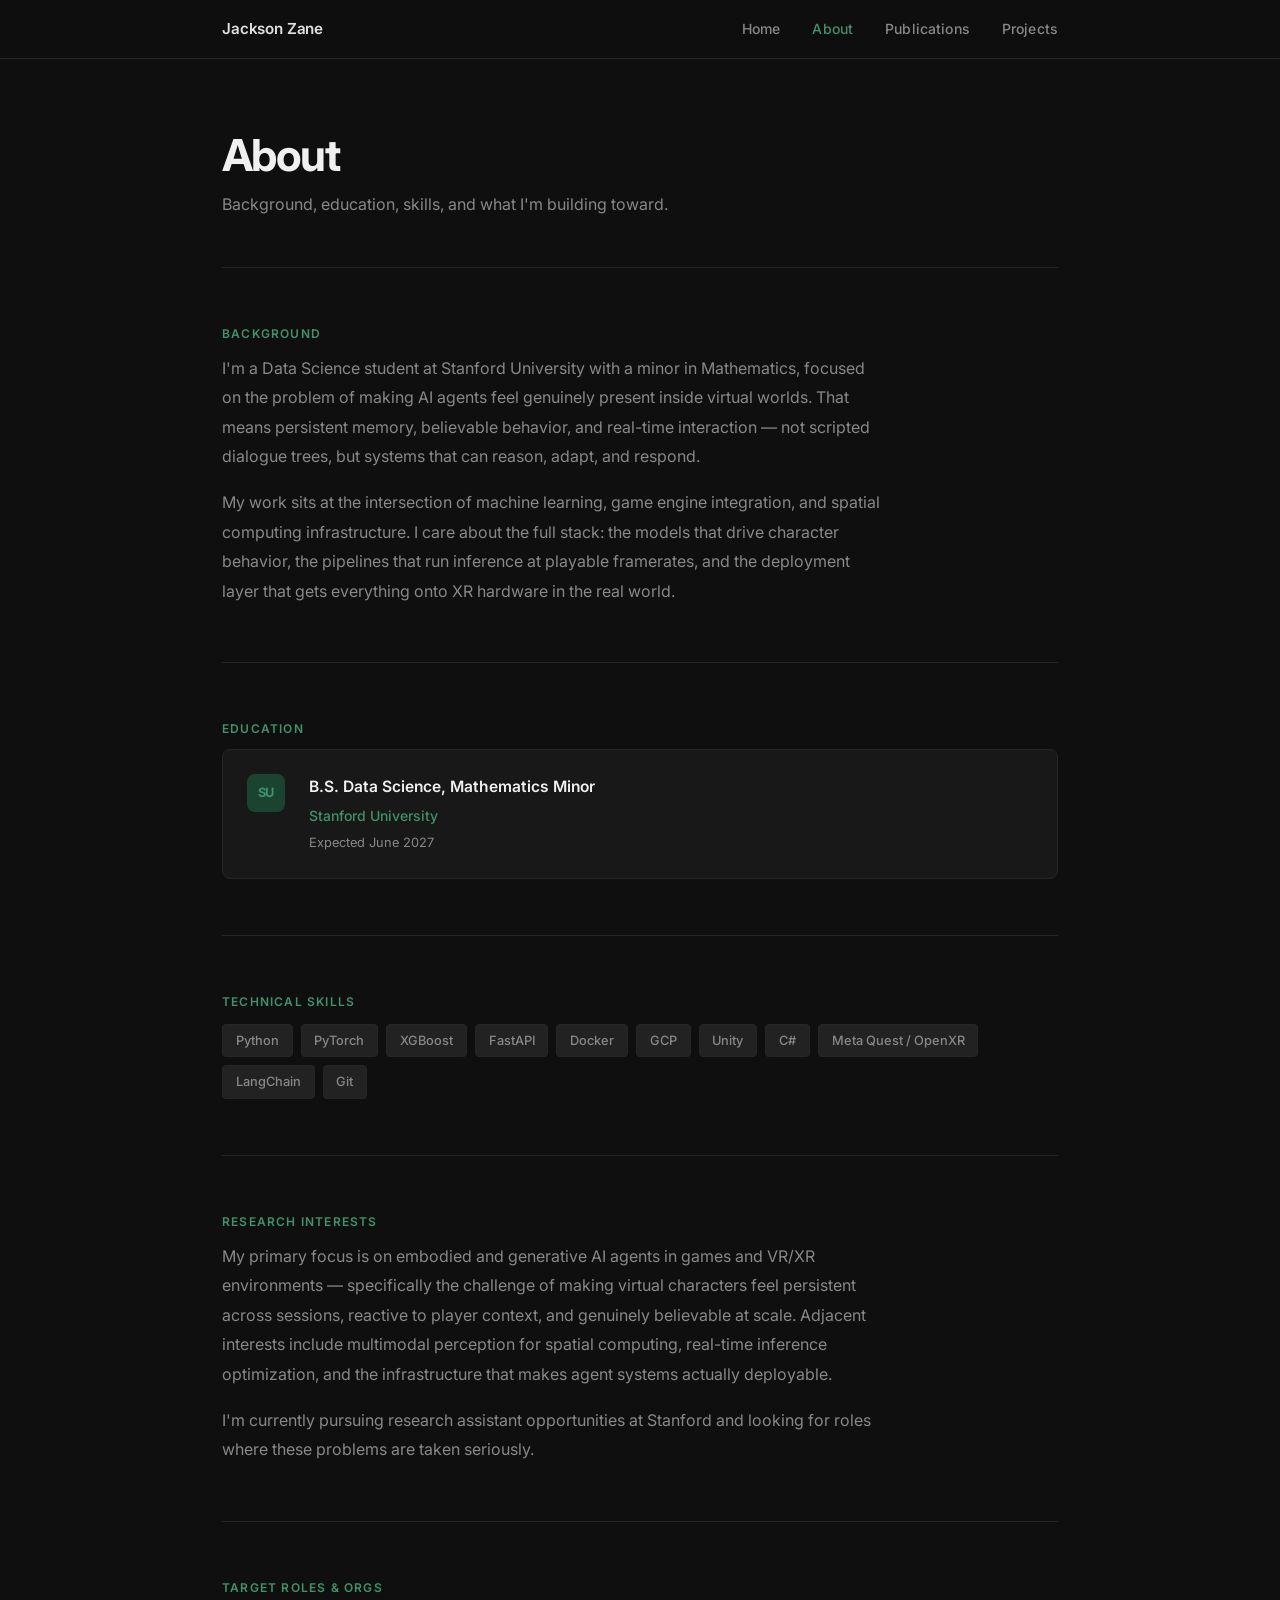
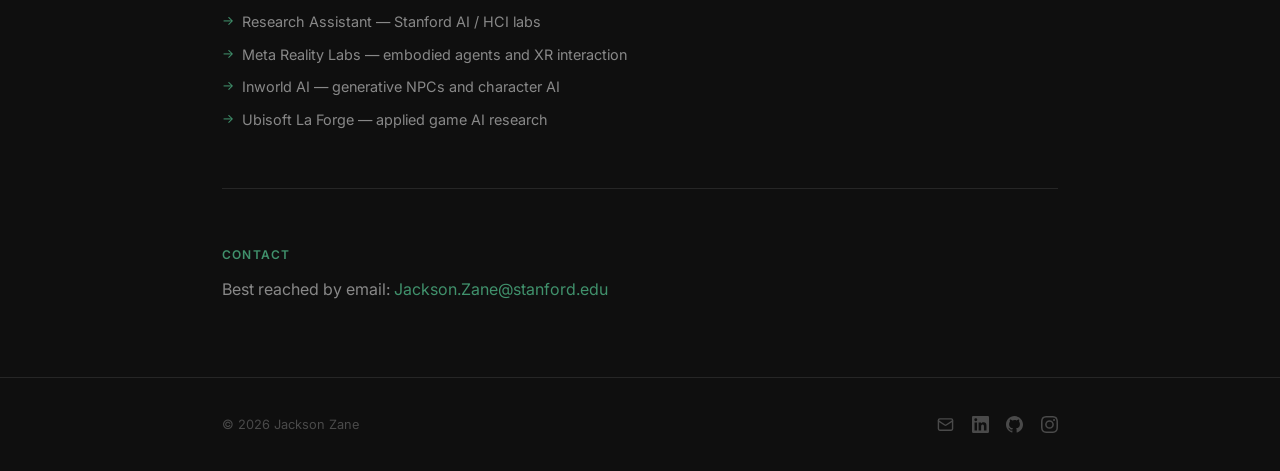
==== about.html @ 57ee31ed "site redesign" ====
<!DOCTYPE html>
<html lang="en">
<head>
  <meta charset="UTF-8">
  <meta name="viewport" content="width=device-width, initial-scale=1.0">
  <title>About — Jackson Zane</title>
  <link rel="stylesheet" href="style.css">
</head>
<body>

  <!-- ── Navigation ── -->
  <nav class="nav">
    <div class="nav-inner">
      <a href="index.html" class="nav-logo">Jackson Zane</a>
      <ul class="nav-links">
        <li><a href="index.html">Home</a></li>
        <li><a href="about.html" class="active">About</a></li>
        <li><a href="publications.html">Publications</a></li>
        <li><a href="projects.html">Projects</a></li>
      </ul>
    </div>
  </nav>

  <!-- ── Main content ── -->
  <main class="main">

    <!-- Page header -->
    <div class="page-header">
      <h1>About</h1>
      <p>Background, education, skills, and what I'm building toward.</p>
    </div>

    <!-- Background -->
    <section class="about-section">
      <p class="section-label">Background</p>
      <p class="about-body">
        I'm a Data Science student at Stanford University with a minor in Mathematics,
        focused on the problem of making AI agents feel genuinely present inside virtual worlds.
        That means persistent memory, believable behavior, and real-time interaction — not
        scripted dialogue trees, but systems that can reason, adapt, and respond.
      </p>
      <p class="about-body" style="margin-top: 1rem;">
        My work sits at the intersection of machine learning, game engine integration,
        and spatial computing infrastructure. I care about the full stack: the models that
        drive character behavior, the pipelines that run inference at playable framerates,
        and the deployment layer that gets everything onto XR hardware in the real world.
      </p>
    </section>

    <!-- Education -->
    <section class="about-section">
      <p class="section-label">Education</p>
      <div class="edu-entry">
        <div class="edu-badge">SU</div>
        <div class="edu-details">
          <h3>B.S. Data Science, Mathematics Minor</h3>
          <p class="edu-school">Stanford University</p>
          <p class="edu-meta">Expected June 2027</p>
        </div>
      </div>
    </section>

    <!-- Technical skills -->
    <section class="about-section">
      <p class="section-label">Technical Skills</p>
      <div class="skill-grid" style="margin-top: 0.75rem;">
        <span class="skill-tag">Python</span>
        <span class="skill-tag">PyTorch</span>
        <span class="skill-tag">XGBoost</span>
        <span class="skill-tag">FastAPI</span>
        <span class="skill-tag">Docker</span>
        <span class="skill-tag">GCP</span>
        <span class="skill-tag">Unity</span>
        <span class="skill-tag">C#</span>
        <span class="skill-tag">Meta Quest / OpenXR</span>
        <span class="skill-tag">LangChain</span>
        <span class="skill-tag">Git</span>
      </div>
    </section>

    <!-- Research interests -->
    <section class="about-section">
      <p class="section-label">Research Interests</p>
      <p class="about-body">
        My primary focus is on embodied and generative AI agents in games and VR/XR environments —
        specifically the challenge of making virtual characters feel persistent across sessions,
        reactive to player context, and genuinely believable at scale. Adjacent interests include
        multimodal perception for spatial computing, real-time inference optimization, and the
        infrastructure that makes agent systems actually deployable.
      </p>
      <p class="about-body" style="margin-top: 1rem;">
        I'm currently pursuing research assistant opportunities at Stanford and looking for
        roles where these problems are taken seriously.
      </p>
    </section>

    <!-- Target roles -->
    <section class="about-section">
      <p class="section-label">Target Roles &amp; Orgs</p>
      <ul class="target-list" style="margin-top: 0.75rem;">
        <li>Research Assistant — Stanford AI / HCI labs</li>
        <li>Meta Reality Labs — embodied agents and XR interaction</li>
        <li>Inworld AI — generative NPCs and character AI</li>
        <li>Ubisoft La Forge — applied game AI research</li>
      </ul>
    </section>

    <!-- Contact -->
    <section class="about-section">
      <p class="section-label">Contact</p>
      <p class="about-body">
        Best reached by email:
        <a href="mailto:Jackson.Zane@stanford.edu">Jackson.Zane@stanford.edu</a>
      </p>
    </section>

  </main>

  <!-- ── Footer ── -->
  <footer class="footer">
    <div class="footer-inner">
      <span class="footer-copy">© 2026 Jackson Zane</span>
      <div class="footer-socials">

        <a href="mailto:Jackson.Zane@stanford.edu" aria-label="Email">
          <svg viewBox="0 0 24 24" fill="none" stroke="currentColor" stroke-width="2"
               stroke-linecap="round" stroke-linejoin="round">
            <rect x="2" y="4" width="20" height="16" rx="2"/>
            <path d="m22 7-8.97 5.7a1.94 1.94 0 0 1-2.06 0L2 7"/>
          </svg>
        </a>

        <a href="https://linkedin.com/in/jackson-zane" target="_blank" rel="noopener" aria-label="LinkedIn">
          <svg viewBox="0 0 24 24" fill="currentColor">
            <path d="M20.447 20.452h-3.554v-5.569c0-1.328-.027-3.037-1.852-3.037-1.853 0-2.136
              1.445-2.136 2.939v5.667H9.351V9h3.414v1.561h.046c.477-.9 1.637-1.85 3.37-1.85
              3.601 0 4.267 2.37 4.267 5.455v6.286zM5.337 7.433a2.062 2.062 0 01-2.063-2.065
              2.064 2.064 0 112.063 2.065zm1.782 13.019H3.555V9h3.564v11.452zM22.225
              0H1.771C.792 0 0 .774 0 1.729v20.542C0 23.227.792 24 1.771
              24h20.451C23.2 24 24 23.227 24 22.271V1.729C24 .774 23.2 0 22.222 0h.003z"/>
          </svg>
        </a>

        <a href="https://github.com/jzane1" target="_blank" rel="noopener" aria-label="GitHub">
          <svg viewBox="0 0 24 24" fill="currentColor">
            <path d="M12 0C5.374 0 0 5.373 0 12c0 5.302 3.438 9.8 8.207 11.387.599.111.793-.261.793-.577v-2.234c-3.338.726-4.033-1.416-4.033-1.416-.546-1.387-1.333-1.756-1.333-1.756-1.089-.745.083-.729.083-.729
              1.205.084 1.839 1.237 1.839 1.237 1.07 1.834 2.807 1.304 3.492.997.107-.775.418-1.305.762-1.604-2.665-.305-5.467-1.334-5.467-5.931
              0-1.311.469-2.381 1.236-3.221-.124-.303-.535-1.524.117-3.176 0 0 1.008-.322 3.301 1.23A11.509 11.509 0 0112 5.803c1.02.005 2.047.138
              3.006.404 2.291-1.552 3.297-1.23 3.297-1.23.653 1.653.242 2.874.118 3.176.77.84 1.235 1.911 1.235 3.221 0 4.609-2.807
              5.624-5.479 5.921.43.372.823 1.102.823 2.222v3.293c0 .319.192.694.801.576C20.566 21.797 24 17.3 24 12c0-6.627-5.373-12-12-12z"/>
          </svg>
        </a>

        <a href="https://instagram.com/j.zane1" target="_blank" rel="noopener" aria-label="Instagram">
          <svg viewBox="0 0 24 24" fill="currentColor">
            <path d="M12 2.163c3.204 0 3.584.012 4.85.07 3.252.148 4.771 1.691 4.919 4.919.058 1.265.069
              1.645.069 4.849 0 3.205-.012 3.584-.069 4.849-.149 3.225-1.664 4.771-4.919 4.919-1.266.058-1.644.07-4.85.07-3.204
              0-3.584-.012-4.849-.07-3.26-.149-4.771-1.699-4.919-4.92-.058-1.265-.07-1.644-.07-4.849 0-3.204.013-3.583.07-4.849.149-3.227
              1.664-4.771 4.919-4.919 1.266-.057 1.645-.069 4.849-.069zM12 0C8.741 0 8.333.014 7.053.072 2.695.272.273 2.69.073
              7.052.014 8.333 0 8.741 0 12c0 3.259.014 3.668.072 4.948.2 4.358 2.618 6.78 6.98 6.98C8.333 23.986 8.741 24 12
              24c3.259 0 3.668-.014 4.948-.072 4.354-.2 6.782-2.618 6.979-6.98.059-1.28.073-1.689.073-4.948
              0-3.259-.014-3.667-.072-4.947-.196-4.354-2.617-6.78-6.979-6.98C15.668.014 15.259 0 12 0zm0
              5.838a6.162 6.162 0 100 12.324 6.162 6.162 0 000-12.324zM12 16a4 4 0 110-8 4 4 0 010
              8zm6.406-11.845a1.44 1.44 0 100 2.881 1.44 1.44 0 000-2.881z"/>
          </svg>
        </a>

      </div>
    </div>
  </footer>

</body>
</html>
---- style.css ----
@import url('https://fonts.googleapis.com/css2?family=Inter:wght@300;400;500;600;700&display=swap');

/* ---------------------------------------------------------------
   Design tokens
--------------------------------------------------------------- */
:root {
  --bg:           #0f0f0f;
  --surface:      #181818;
  --surface-2:    #222222;
  --accent:       #2d6a4f;
  --accent-light: #40916c;
  --accent-dim:   #1b4332;
  --text:         #e0e0e0;
  --text-muted:   #888888;
  --text-subtle:  #4a4a4a;
  --border:       #262626;
  --radius:       6px;
}

/* ---------------------------------------------------------------
   Reset & base
--------------------------------------------------------------- */
*, *::before, *::after { box-sizing: border-box; margin: 0; padding: 0; }

html { scroll-behavior: smooth; }

body {
  font-family: 'Inter', system-ui, -apple-system, sans-serif;
  background: var(--bg);
  color: var(--text);
  line-height: 1.7;
  font-size: 16px;
  -webkit-font-smoothing: antialiased;
}

a {
  color: var(--accent-light);
  text-decoration: none;
  transition: color 0.18s;
}
a:hover { color: #52b788; }

/* ---------------------------------------------------------------
   Nav
--------------------------------------------------------------- */
.nav {
  position: sticky;
  top: 0;
  z-index: 100;
  background: rgba(15, 15, 15, 0.88);
  backdrop-filter: blur(14px);
  -webkit-backdrop-filter: blur(14px);
  border-bottom: 1px solid var(--border);
}

.nav-inner {
  max-width: 900px;
  margin: 0 auto;
  padding: 0 2rem;
  height: 58px;
  display: flex;
  align-items: center;
  justify-content: space-between;
}

.nav-logo {
  font-weight: 600;
  font-size: 0.95rem;
  color: var(--text);
  letter-spacing: -0.01em;
}
.nav-logo:hover { color: var(--accent-light); }

.nav-links {
  display: flex;
  gap: 2rem;
  list-style: none;
}

.nav-links a {
  color: var(--text-muted);
  font-size: 0.875rem;
  font-weight: 500;
  letter-spacing: 0.01em;
  transition: color 0.18s;
}
.nav-links a:hover { color: var(--text); }
.nav-links a.active { color: var(--accent-light); }

/* ---------------------------------------------------------------
   Layout wrapper
--------------------------------------------------------------- */
.main {
  max-width: 900px;
  margin: 0 auto;
  padding: 0 2rem;
}

/* ---------------------------------------------------------------
   Sections
--------------------------------------------------------------- */
section {
  padding: 4rem 0;
  border-bottom: 1px solid var(--border);
}
section:last-child { border-bottom: none; }

.section-label {
  font-size: 0.75rem;
  font-weight: 600;
  color: var(--accent-light);
  letter-spacing: 0.1em;
  text-transform: uppercase;
  margin-bottom: 0.6rem;
}

.section-title {
  font-size: 1.65rem;
  font-weight: 700;
  letter-spacing: -0.025em;
  color: #f0f0f0;
  margin-bottom: 1.5rem;
}

/* ---------------------------------------------------------------
   Hero (index)
--------------------------------------------------------------- */
.hero {
  padding: 6rem 0 4.5rem;
  border-bottom: 1px solid var(--border);
}

.hero-eyebrow {
  font-size: 0.8rem;
  font-weight: 600;
  color: var(--accent-light);
  letter-spacing: 0.1em;
  text-transform: uppercase;
  margin-bottom: 1.1rem;
}

.hero-name {
  font-size: clamp(2.6rem, 7vw, 4.2rem);
  font-weight: 700;
  letter-spacing: -0.04em;
  line-height: 1.05;
  color: #f5f5f5;
  margin-bottom: 1.25rem;
}

.hero-tagline {
  font-size: 1.1rem;
  color: var(--text-muted);
  max-width: 520px;
  line-height: 1.7;
  margin-bottom: 2.5rem;
}

.hero-ctas {
  display: flex;
  gap: 0.875rem;
  flex-wrap: wrap;
}

/* ---------------------------------------------------------------
   Buttons
--------------------------------------------------------------- */
.btn {
  display: inline-flex;
  align-items: center;
  gap: 0.4rem;
  padding: 0.575rem 1.2rem;
  border-radius: var(--radius);
  font-size: 0.875rem;
  font-weight: 500;
  transition: all 0.18s;
  cursor: pointer;
}

.btn-primary {
  background: var(--accent);
  color: #fff;
  border: 1px solid var(--accent);
}
.btn-primary:hover {
  background: var(--accent-light);
  border-color: var(--accent-light);
  color: #fff;
}

.btn-secondary {
  background: transparent;
  color: var(--text-muted);
  border: 1px solid var(--border);
}
.btn-secondary:hover {
  border-color: var(--accent);
  color: var(--accent-light);
}

.btn-ghost {
  background: transparent;
  color: var(--text-muted);
  border: 1px solid var(--border);
  font-size: 0.8rem;
  padding: 0.4rem 0.9rem;
}
.btn-ghost:hover {
  border-color: var(--accent);
  color: var(--accent-light);
}

/* ---------------------------------------------------------------
   Page header (inner pages)
--------------------------------------------------------------- */
.page-header {
  padding: 4.5rem 0 3rem;
  border-bottom: 1px solid var(--border);
}

.page-header h1 {
  font-size: clamp(1.9rem, 5vw, 2.75rem);
  font-weight: 700;
  letter-spacing: -0.035em;
  color: #f0f0f0;
  line-height: 1.1;
}

.page-header p {
  color: var(--text-muted);
  margin-top: 0.75rem;
  font-size: 1rem;
  max-width: 520px;
}

/* ---------------------------------------------------------------
   Focus / intro (index)
--------------------------------------------------------------- */
.intro-text {
  font-size: 1rem;
  color: var(--text-muted);
  max-width: 620px;
  line-height: 1.85;
}

.quick-links {
  display: grid;
  grid-template-columns: repeat(auto-fill, minmax(190px, 1fr));
  gap: 0.875rem;
  margin-top: 2rem;
}

.quick-link-card {
  background: var(--surface);
  border: 1px solid var(--border);
  border-radius: 8px;
  padding: 1.1rem 1.35rem;
  display: flex;
  align-items: center;
  justify-content: space-between;
  color: var(--text-muted);
  font-size: 0.875rem;
  font-weight: 500;
  transition: all 0.18s;
}
.quick-link-card:hover {
  border-color: var(--accent);
  color: var(--accent-light);
  background: var(--surface-2);
}
.quick-link-card .arrow {
  opacity: 0.35;
  transition: opacity 0.18s, transform 0.18s;
}
.quick-link-card:hover .arrow {
  opacity: 1;
  transform: translateX(3px);
}

/* ---------------------------------------------------------------
   About page
--------------------------------------------------------------- */
.about-section {
  padding: 3.5rem 0;
  border-bottom: 1px solid var(--border);
}
.about-section:last-child { border-bottom: none; }

.about-body {
  font-size: 1rem;
  color: var(--text-muted);
  line-height: 1.85;
  max-width: 660px;
}
.about-body + .about-body { margin-top: 1rem; }

.edu-entry {
  display: flex;
  gap: 1.5rem;
  align-items: flex-start;
  padding: 1.5rem;
  background: var(--surface);
  border: 1px solid var(--border);
  border-radius: 8px;
}

.edu-badge {
  flex-shrink: 0;
  width: 38px;
  height: 38px;
  background: var(--accent-dim);
  border-radius: 8px;
  display: flex;
  align-items: center;
  justify-content: center;
  color: var(--accent-light);
  font-size: 0.8rem;
  font-weight: 700;
  letter-spacing: -0.01em;
}

.edu-details h3 {
  font-size: 0.975rem;
  font-weight: 600;
  color: #f0f0f0;
}
.edu-details .edu-school {
  font-size: 0.875rem;
  color: var(--accent-light);
  margin-top: 0.2rem;
  font-weight: 500;
}
.edu-details .edu-meta {
  font-size: 0.8rem;
  color: var(--text-muted);
  margin-top: 0.25rem;
}

.skill-grid {
  display: flex;
  flex-wrap: wrap;
  gap: 0.5rem;
}

.skill-tag {
  font-size: 0.8rem;
  font-weight: 500;
  padding: 0.3rem 0.8rem;
  border-radius: 4px;
  background: var(--surface-2);
  color: var(--text-muted);
  border: 1px solid var(--border);
  transition: border-color 0.18s, color 0.18s;
}
.skill-tag:hover {
  border-color: var(--accent);
  color: var(--accent-light);
}

.target-list {
  list-style: none;
  display: flex;
  flex-direction: column;
  gap: 0.5rem;
  margin-top: 0.25rem;
}
.target-list li {
  font-size: 0.9rem;
  color: var(--text-muted);
  padding-left: 1.25rem;
  position: relative;
}
.target-list li::before {
  content: '→';
  position: absolute;
  left: 0;
  color: var(--accent-light);
  font-size: 0.8rem;
}

/* ---------------------------------------------------------------
   Publications
--------------------------------------------------------------- */
.pub-card {
  background: var(--surface);
  border: 1px solid var(--border);
  border-radius: 8px;
  padding: 2rem 2rem 1.75rem;
  margin-top: 2rem;
}

.pub-journal {
  font-size: 0.75rem;
  font-weight: 600;
  letter-spacing: 0.09em;
  text-transform: uppercase;
  color: var(--accent-light);
  margin-bottom: 0.8rem;
}

.pub-title {
  font-size: 1.2rem;
  font-weight: 600;
  color: #f0f0f0;
  line-height: 1.4;
  margin-bottom: 1.5rem;
}

.pub-citation {
  font-size: 0.85rem;
  color: var(--text-muted);
  border-left: 2px solid var(--accent);
  padding-left: 1rem;
  margin-bottom: 1.75rem;
  font-style: italic;
  line-height: 1.8;
}

.pub-block-label {
  font-size: 0.72rem;
  font-weight: 700;
  letter-spacing: 0.1em;
  text-transform: uppercase;
  color: var(--text-subtle);
  margin-bottom: 0.5rem;
}

.pub-summary {
  font-size: 0.925rem;
  color: var(--text-muted);
  line-height: 1.8;
  margin-bottom: 1.75rem;
}

.pub-links {
  display: flex;
  gap: 0.75rem;
  flex-wrap: wrap;
}

/* ---------------------------------------------------------------
   Projects
--------------------------------------------------------------- */
.projects-grid {
  display: grid;
  grid-template-columns: repeat(auto-fill, minmax(265px, 1fr));
  gap: 1.1rem;
  margin-top: 2rem;
}

/* Individual project card — self-contained, easy to duplicate */
.project-card {
  background: var(--surface);
  border: 1px solid var(--border);
  border-radius: 8px;
  padding: 1.5rem;
  display: flex;
  flex-direction: column;
  transition: border-color 0.18s, transform 0.15s;
}
.project-card:hover {
  border-color: var(--accent);
  transform: translateY(-2px);
}

.project-name {
  font-size: 0.975rem;
  font-weight: 600;
  color: #f0f0f0;
  margin-bottom: 0.45rem;
}

.project-desc {
  font-size: 0.85rem;
  color: var(--text-muted);
  line-height: 1.65;
  flex: 1;
}

.project-tags {
  display: flex;
  flex-wrap: wrap;
  gap: 0.35rem;
  margin-top: 1.1rem;
}

.project-tag {
  font-size: 0.72rem;
  font-weight: 500;
  padding: 0.2rem 0.55rem;
  border-radius: 3px;
  background: var(--accent-dim);
  color: #74c69d;
  letter-spacing: 0.01em;
}

.project-footer {
  margin-top: 1.25rem;
  padding-top: 1rem;
  border-top: 1px solid var(--border);
  display: flex;
  align-items: center;
}

.project-link {
  font-size: 0.78rem;
  color: var(--text-subtle);
  display: inline-flex;
  align-items: center;
  gap: 0.35rem;
  transition: color 0.18s;
}
.project-link:hover { color: var(--accent-light); }
.project-link svg { width: 13px; height: 13px; }

/* ---------------------------------------------------------------
   Footer
--------------------------------------------------------------- */
.footer {
  border-top: 1px solid var(--border);
  padding: 2.25rem 0;
  margin-top: 1rem;
}

.footer-inner {
  max-width: 900px;
  margin: 0 auto;
  padding: 0 2rem;
  display: flex;
  align-items: center;
  justify-content: space-between;
  gap: 1.5rem;
  flex-wrap: wrap;
}

.footer-copy {
  font-size: 0.8rem;
  color: var(--text-subtle);
}

.footer-socials {
  display: flex;
  align-items: center;
  gap: 1.1rem;
}

.footer-socials a {
  color: var(--text-subtle);
  display: flex;
  align-items: center;
  transition: color 0.18s;
}
.footer-socials a:hover { color: var(--accent-light); }
.footer-socials svg { width: 17px; height: 17px; }

/* ---------------------------------------------------------------
   Responsive
--------------------------------------------------------------- */
@media (max-width: 640px) {
  .nav-links { gap: 1.25rem; }

  .hero { padding: 4rem 0 3rem; }

  .footer-inner { flex-direction: column; align-items: flex-start; }

  .projects-grid { grid-template-columns: 1fr; }

  .quick-links { grid-template-columns: 1fr 1fr; }
}
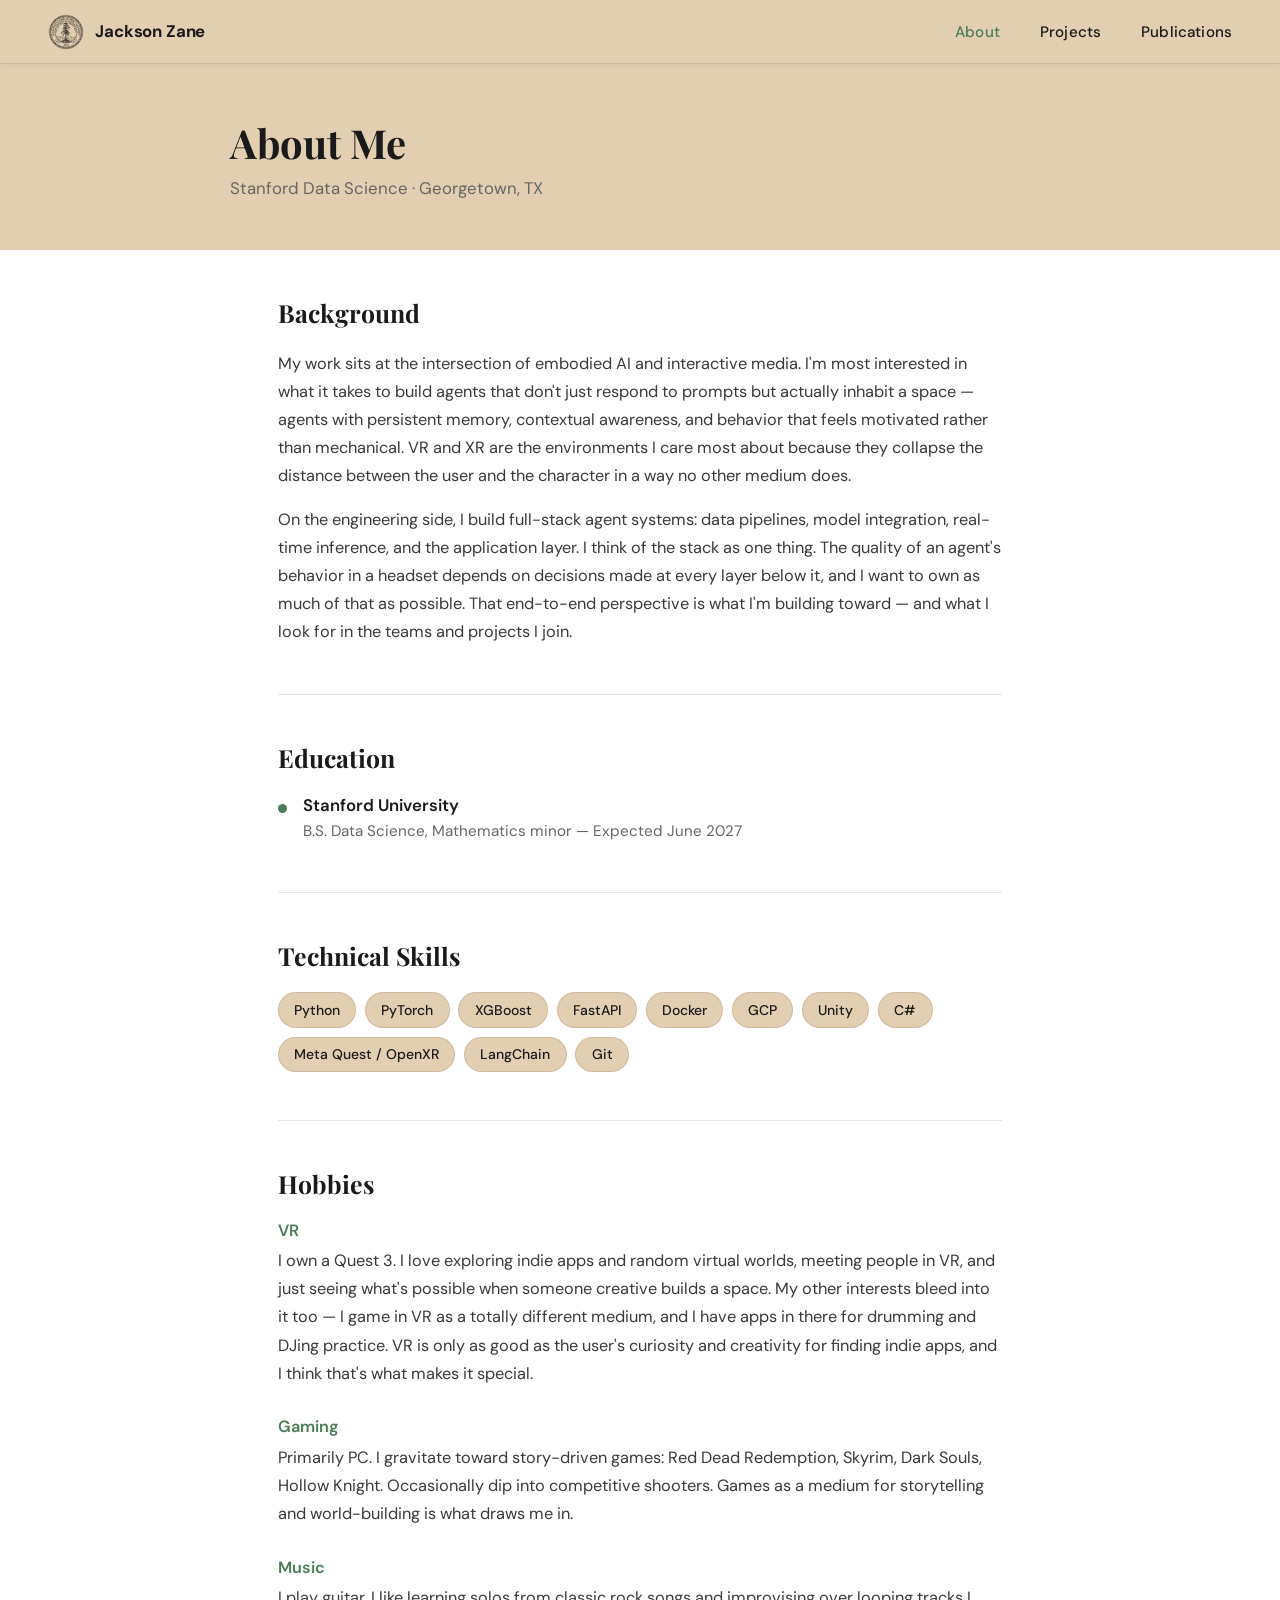
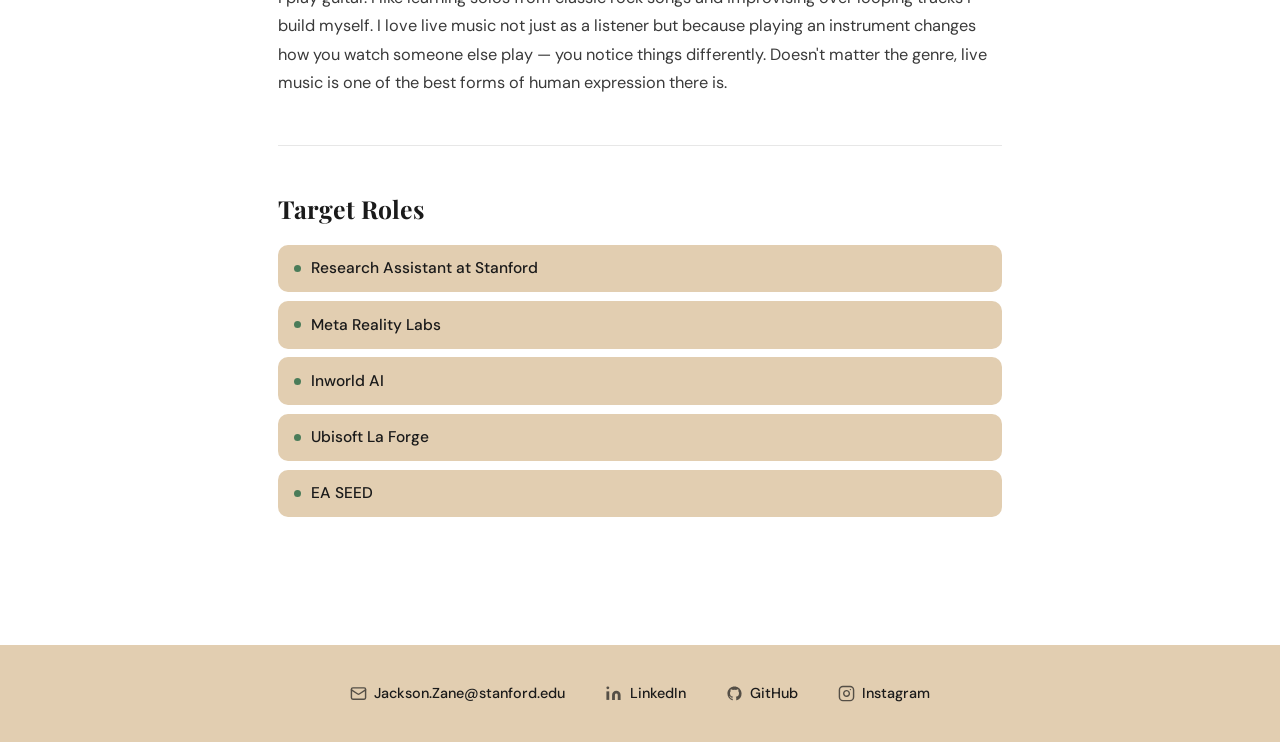
==== commit 75892fd4: "update" ====
--- a/about.html
+++ b/about.html
@@ -8,62 +8,57 @@
 </head>
 <body>
 
-  <!-- ── Navigation ── -->
-  <nav class="nav">
-    <div class="nav-inner">
-      <a href="index.html" class="nav-logo">Jackson Zane</a>
-      <ul class="nav-links">
-        <li><a href="index.html">Home</a></li>
-        <li><a href="about.html" class="active">About</a></li>
-        <li><a href="publications.html">Publications</a></li>
-        <li><a href="projects.html">Projects</a></li>
-      </ul>
-    </div>
+  <!-- NAV -->
+  <nav class="site-nav">
+    <a href="index.html" class="nav-brand">
+      <img src="seal.png" alt="Stanford seal">
+      <span class="nav-brand-name">Jackson Zane</span>
+    </a>
+    <ul class="nav-links">
+      <li><a href="about.html" class="active">About</a></li>
+      <li><a href="projects.html">Projects</a></li>
+      <li><a href="publications.html">Publications</a></li>
+    </ul>
   </nav>
 
-  <!-- ── Main content ── -->
-  <main class="main">
+  <!-- PAGE HEADER -->
+  <header class="page-header">
+    <div class="page-header-inner">
+      <h1>About Me</h1>
+      <p>Stanford Data Science · Georgetown, TX</p>
+    </div>
+  </header>
 
-    <!-- Page header -->
-    <div class="page-header">
-      <h1>About</h1>
-      <p>Background, education, skills, and what I'm building toward.</p>
-    </div>
+  <!-- ABOUT BODY -->
+  <main class="about-body">
 
     <!-- Background -->
     <section class="about-section">
-      <p class="section-label">Background</p>
-      <p class="about-body">
-        I'm a Data Science student at Stanford University with a minor in Mathematics,
-        focused on the problem of making AI agents feel genuinely present inside virtual worlds.
-        That means persistent memory, believable behavior, and real-time interaction — not
-        scripted dialogue trees, but systems that can reason, adapt, and respond.
+      <h2>Background</h2>
+      <p>
+        My work sits at the intersection of embodied AI and interactive media. I'm most interested in what it takes to build agents that don't just respond to prompts but actually inhabit a space — agents with persistent memory, contextual awareness, and behavior that feels motivated rather than mechanical. VR and XR are the environments I care most about because they collapse the distance between the user and the character in a way no other medium does.
       </p>
-      <p class="about-body" style="margin-top: 1rem;">
-        My work sits at the intersection of machine learning, game engine integration,
-        and spatial computing infrastructure. I care about the full stack: the models that
-        drive character behavior, the pipelines that run inference at playable framerates,
-        and the deployment layer that gets everything onto XR hardware in the real world.
+      <p>
+        On the engineering side, I build full-stack agent systems: data pipelines, model integration, real-time inference, and the application layer. I think of the stack as one thing. The quality of an agent's behavior in a headset depends on decisions made at every layer below it, and I want to own as much of that as possible. That end-to-end perspective is what I'm building toward — and what I look for in the teams and projects I join.
       </p>
     </section>
 
     <!-- Education -->
     <section class="about-section">
-      <p class="section-label">Education</p>
+      <h2>Education</h2>
       <div class="edu-entry">
-        <div class="edu-badge">SU</div>
-        <div class="edu-details">
-          <h3>B.S. Data Science, Mathematics Minor</h3>
-          <p class="edu-school">Stanford University</p>
-          <p class="edu-meta">Expected June 2027</p>
+        <div class="edu-dot"></div>
+        <div>
+          <h3>Stanford University</h3>
+          <p>B.S. Data Science, Mathematics minor &mdash; Expected June 2027</p>
         </div>
       </div>
     </section>
 
-    <!-- Technical skills -->
+    <!-- Technical Skills -->
     <section class="about-section">
-      <p class="section-label">Technical Skills</p>
-      <div class="skill-grid" style="margin-top: 0.75rem;">
+      <h2>Technical Skills</h2>
+      <div class="skills-cloud">
         <span class="skill-tag">Python</span>
         <span class="skill-tag">PyTorch</span>
         <span class="skill-tag">XGBoost</span>
@@ -78,94 +73,77 @@
       </div>
     </section>
 
-    <!-- Research interests -->
+    <!-- Hobbies -->
     <section class="about-section">
-      <p class="section-label">Research Interests</p>
-      <p class="about-body">
-        My primary focus is on embodied and generative AI agents in games and VR/XR environments —
-        specifically the challenge of making virtual characters feel persistent across sessions,
-        reactive to player context, and genuinely believable at scale. Adjacent interests include
-        multimodal perception for spatial computing, real-time inference optimization, and the
-        infrastructure that makes agent systems actually deployable.
-      </p>
-      <p class="about-body" style="margin-top: 1rem;">
-        I'm currently pursuing research assistant opportunities at Stanford and looking for
-        roles where these problems are taken seriously.
-      </p>
+      <h2>Hobbies</h2>
+
+      <div class="hobby-block">
+        <h3>VR</h3>
+        <p>I own a Quest 3. I love exploring indie apps and random virtual worlds, meeting people in VR, and just seeing what's possible when someone creative builds a space. My other interests bleed into it too — I game in VR as a totally different medium, and I have apps in there for drumming and DJing practice. VR is only as good as the user's curiosity and creativity for finding indie apps, and I think that's what makes it special.</p>
+      </div>
+
+      <div class="hobby-block">
+        <h3>Gaming</h3>
+        <p>Primarily PC. I gravitate toward story-driven games: Red Dead Redemption, Skyrim, Dark Souls, Hollow Knight. Occasionally dip into competitive shooters. Games as a medium for storytelling and world-building is what draws me in.</p>
+      </div>
+
+      <div class="hobby-block">
+        <h3>Music</h3>
+        <p>I play guitar. I like learning solos from classic rock songs and improvising over looping tracks I build myself. I love live music not just as a listener but because playing an instrument changes how you watch someone else play — you notice things differently. Doesn't matter the genre, live music is one of the best forms of human expression there is.</p>
+      </div>
     </section>
 
-    <!-- Target roles -->
+    <!-- Target Roles -->
     <section class="about-section">
-      <p class="section-label">Target Roles &amp; Orgs</p>
-      <ul class="target-list" style="margin-top: 0.75rem;">
-        <li>Research Assistant — Stanford AI / HCI labs</li>
-        <li>Meta Reality Labs — embodied agents and XR interaction</li>
-        <li>Inworld AI — generative NPCs and character AI</li>
-        <li>Ubisoft La Forge — applied game AI research</li>
+      <h2>Target Roles</h2>
+      <ul class="roles-list">
+        <li>Research Assistant at Stanford</li>
+        <li>Meta Reality Labs</li>
+        <li>Inworld AI</li>
+        <li>Ubisoft La Forge</li>
+        <li>EA SEED</li>
       </ul>
-    </section>
-
-    <!-- Contact -->
-    <section class="about-section">
-      <p class="section-label">Contact</p>
-      <p class="about-body">
-        Best reached by email:
-        <a href="mailto:Jackson.Zane@stanford.edu">Jackson.Zane@stanford.edu</a>
-      </p>
     </section>
 
   </main>
 
-  <!-- ── Footer ── -->
-  <footer class="footer">
+  <!-- FOOTER -->
+  <footer class="site-footer">
     <div class="footer-inner">
-      <span class="footer-copy">© 2026 Jackson Zane</span>
-      <div class="footer-socials">
 
-        <a href="mailto:Jackson.Zane@stanford.edu" aria-label="Email">
-          <svg viewBox="0 0 24 24" fill="none" stroke="currentColor" stroke-width="2"
-               stroke-linecap="round" stroke-linejoin="round">
-            <rect x="2" y="4" width="20" height="16" rx="2"/>
-            <path d="m22 7-8.97 5.7a1.94 1.94 0 0 1-2.06 0L2 7"/>
-          </svg>
-        </a>
+      <a href="mailto:Jackson.Zane@stanford.edu" class="footer-link">
+        <svg width="17" height="17" viewBox="0 0 24 24" fill="none" stroke="currentColor" stroke-width="2" stroke-linecap="round" stroke-linejoin="round">
+          <rect x="2" y="4" width="20" height="16" rx="2"/>
+          <path d="m22 7-8.97 5.7a1.94 1.94 0 0 1-2.06 0L2 7"/>
+        </svg>
+        Jackson.Zane@stanford.edu
+      </a>
 
-        <a href="https://linkedin.com/in/jackson-zane" target="_blank" rel="noopener" aria-label="LinkedIn">
-          <svg viewBox="0 0 24 24" fill="currentColor">
-            <path d="M20.447 20.452h-3.554v-5.569c0-1.328-.027-3.037-1.852-3.037-1.853 0-2.136
-              1.445-2.136 2.939v5.667H9.351V9h3.414v1.561h.046c.477-.9 1.637-1.85 3.37-1.85
-              3.601 0 4.267 2.37 4.267 5.455v6.286zM5.337 7.433a2.062 2.062 0 01-2.063-2.065
-              2.064 2.064 0 112.063 2.065zm1.782 13.019H3.555V9h3.564v11.452zM22.225
-              0H1.771C.792 0 0 .774 0 1.729v20.542C0 23.227.792 24 1.771
-              24h20.451C23.2 24 24 23.227 24 22.271V1.729C24 .774 23.2 0 22.222 0h.003z"/>
-          </svg>
-        </a>
+      <a href="https://linkedin.com/in/jackson-zane" class="footer-link" target="_blank" rel="noopener">
+        <svg width="17" height="17" viewBox="0 0 24 24" fill="currentColor">
+          <path d="M16 8a6 6 0 0 1 6 6v7h-4v-7a2 2 0 0 0-2-2 2 2 0 0 0-2 2v7h-4v-7a6 6 0 0 1 6-6z"/>
+          <rect x="2" y="9" width="4" height="12"/>
+          <circle cx="4" cy="4" r="2"/>
+        </svg>
+        LinkedIn
+      </a>
 
-        <a href="https://github.com/jzane1" target="_blank" rel="noopener" aria-label="GitHub">
-          <svg viewBox="0 0 24 24" fill="currentColor">
-            <path d="M12 0C5.374 0 0 5.373 0 12c0 5.302 3.438 9.8 8.207 11.387.599.111.793-.261.793-.577v-2.234c-3.338.726-4.033-1.416-4.033-1.416-.546-1.387-1.333-1.756-1.333-1.756-1.089-.745.083-.729.083-.729
-              1.205.084 1.839 1.237 1.839 1.237 1.07 1.834 2.807 1.304 3.492.997.107-.775.418-1.305.762-1.604-2.665-.305-5.467-1.334-5.467-5.931
-              0-1.311.469-2.381 1.236-3.221-.124-.303-.535-1.524.117-3.176 0 0 1.008-.322 3.301 1.23A11.509 11.509 0 0112 5.803c1.02.005 2.047.138
-              3.006.404 2.291-1.552 3.297-1.23 3.297-1.23.653 1.653.242 2.874.118 3.176.77.84 1.235 1.911 1.235 3.221 0 4.609-2.807
-              5.624-5.479 5.921.43.372.823 1.102.823 2.222v3.293c0 .319.192.694.801.576C20.566 21.797 24 17.3 24 12c0-6.627-5.373-12-12-12z"/>
-          </svg>
-        </a>
+      <a href="https://github.com/jzane1" class="footer-link" target="_blank" rel="noopener">
+        <svg width="17" height="17" viewBox="0 0 24 24" fill="currentColor">
+          <path d="M12 2C6.477 2 2 6.484 2 12.017c0 4.425 2.865 8.18 6.839 9.504.5.092.682-.217.682-.483 0-.237-.008-.868-.013-1.703-2.782.605-3.369-1.343-3.369-1.343-.454-1.158-1.11-1.466-1.11-1.466-.908-.62.069-.608.069-.608 1.003.07 1.531 1.032 1.531 1.032.892 1.53 2.341 1.088 2.91.832.092-.647.35-1.088.636-1.338-2.22-.253-4.555-1.113-4.555-4.951 0-1.093.39-1.988 1.029-2.688-.103-.253-.446-1.272.098-2.65 0 0 .84-.27 2.75 1.026A9.564 9.564 0 0 1 12 6.844a9.59 9.59 0 0 1 2.504.337c1.909-1.296 2.747-1.027 2.747-1.027.546 1.379.202 2.398.1 2.651.64.7 1.028 1.595 1.028 2.688 0 3.848-2.339 4.695-4.566 4.943.359.309.678.92.678 1.855 0 1.338-.012 2.419-.012 2.747 0 .268.18.58.688.482A10.02 10.02 0 0 0 22 12.017C22 6.484 17.522 2 12 2z"/>
+        </svg>
+        GitHub
+      </a>
 
-        <a href="https://instagram.com/j.zane1" target="_blank" rel="noopener" aria-label="Instagram">
-          <svg viewBox="0 0 24 24" fill="currentColor">
-            <path d="M12 2.163c3.204 0 3.584.012 4.85.07 3.252.148 4.771 1.691 4.919 4.919.058 1.265.069
-              1.645.069 4.849 0 3.205-.012 3.584-.069 4.849-.149 3.225-1.664 4.771-4.919 4.919-1.266.058-1.644.07-4.85.07-3.204
-              0-3.584-.012-4.849-.07-3.26-.149-4.771-1.699-4.919-4.92-.058-1.265-.07-1.644-.07-4.849 0-3.204.013-3.583.07-4.849.149-3.227
-              1.664-4.771 4.919-4.919 1.266-.057 1.645-.069 4.849-.069zM12 0C8.741 0 8.333.014 7.053.072 2.695.272.273 2.69.073
-              7.052.014 8.333 0 8.741 0 12c0 3.259.014 3.668.072 4.948.2 4.358 2.618 6.78 6.98 6.98C8.333 23.986 8.741 24 12
-              24c3.259 0 3.668-.014 4.948-.072 4.354-.2 6.782-2.618 6.979-6.98.059-1.28.073-1.689.073-4.948
-              0-3.259-.014-3.667-.072-4.947-.196-4.354-2.617-6.78-6.979-6.98C15.668.014 15.259 0 12 0zm0
-              5.838a6.162 6.162 0 100 12.324 6.162 6.162 0 000-12.324zM12 16a4 4 0 110-8 4 4 0 010
-              8zm6.406-11.845a1.44 1.44 0 100 2.881 1.44 1.44 0 000-2.881z"/>
-          </svg>
-        </a>
+      <a href="https://instagram.com/j.zane1" class="footer-link" target="_blank" rel="noopener">
+        <svg width="17" height="17" viewBox="0 0 24 24" fill="none" stroke="currentColor" stroke-width="2" stroke-linecap="round" stroke-linejoin="round">
+          <rect x="2" y="2" width="20" height="20" rx="5" ry="5"/>
+          <path d="M16 11.37A4 4 0 1 1 12.63 8 4 4 0 0 1 16 11.37z"/>
+          <line x1="17.5" y1="6.5" x2="17.51" y2="6.5"/>
+        </svg>
+        Instagram
+      </a>
 
-      </div>
     </div>
   </footer>
 
--- a/style.css
+++ b/style.css
@@ -1,569 +1,632 @@
-@import url('https://fonts.googleapis.com/css2?family=Inter:wght@300;400;500;600;700&display=swap');
-
-/* ---------------------------------------------------------------
-   Design tokens
---------------------------------------------------------------- */
+@import url('https://fonts.googleapis.com/css2?family=Playfair+Display:wght@400;600;700&family=DM+Sans:ital,opsz,wght@0,9..40,300;0,9..40,400;0,9..40,500;0,9..40,600;0,9..40,700;1,9..40,400&display=swap');
+
+/* ============================================================
+   RESET & BASE
+   ============================================================ */
+*, *::before, *::after {
+  box-sizing: border-box;
+  margin: 0;
+  padding: 0;
+}
+
 :root {
-  --bg:           #0f0f0f;
-  --surface:      #181818;
-  --surface-2:    #222222;
-  --accent:       #2d6a4f;
-  --accent-light: #40916c;
-  --accent-dim:   #1b4332;
-  --text:         #e0e0e0;
-  --text-muted:   #888888;
-  --text-subtle:  #4a4a4a;
-  --border:       #262626;
-  --radius:       6px;
-}
-
-/* ---------------------------------------------------------------
-   Reset & base
---------------------------------------------------------------- */
-*, *::before, *::after { box-sizing: border-box; margin: 0; padding: 0; }
+  --white:      #FFFFFF;
+  --cream:      #E2CEB1;
+  --green:      #4A7C59;
+  --green-dark: #3a6346;
+  --text:       #1a1a1a;
+  --muted:      #666666;
+  --border:     rgba(26, 26, 26, 0.10);
+  --radius:     10px;
+}
 
 html { scroll-behavior: smooth; }
 
 body {
-  font-family: 'Inter', system-ui, -apple-system, sans-serif;
-  background: var(--bg);
-  color: var(--text);
-  line-height: 1.7;
-  font-size: 16px;
+  font-family: 'DM Sans', sans-serif;
+  background: var(--white);
+  color: var(--text);
+  line-height: 1.72;
+  font-size: 1rem;
   -webkit-font-smoothing: antialiased;
 }
 
+h1, h2, h3, h4 {
+  font-family: 'Playfair Display', serif;
+  line-height: 1.2;
+  color: var(--text);
+}
+
 a {
-  color: var(--accent-light);
-  text-decoration: none;
-  transition: color 0.18s;
-}
-a:hover { color: #52b788; }
-
-/* ---------------------------------------------------------------
-   Nav
---------------------------------------------------------------- */
-.nav {
+  color: var(--green);
+  text-decoration: none;
+  transition: color 0.18s ease;
+}
+
+a:hover {
+  color: var(--green-dark);
+  text-decoration: underline;
+}
+
+img { max-width: 100%; display: block; }
+
+/* ============================================================
+   NAV
+   ============================================================ */
+.site-nav {
+  background: var(--cream);
   position: sticky;
   top: 0;
   z-index: 100;
-  background: rgba(15, 15, 15, 0.88);
-  backdrop-filter: blur(14px);
-  -webkit-backdrop-filter: blur(14px);
+  display: flex;
+  align-items: center;
+  justify-content: space-between;
+  padding: 0.85rem 3rem;
+  box-shadow: 0 1px 0 rgba(0,0,0,0.07), 0 2px 8px rgba(0,0,0,0.05);
+}
+
+.nav-brand {
+  display: flex;
+  align-items: center;
+  gap: 0.7rem;
+  text-decoration: none;
+  color: var(--text);
+}
+
+.nav-brand:hover { text-decoration: none; color: var(--text); }
+
+.nav-brand img {
+  height: 36px;
+  width: 36px;
+  object-fit: contain;
+}
+
+.nav-brand-name {
+  font-family: 'DM Sans', sans-serif;
+  font-weight: 700;
+  font-size: 1.05rem;
+  letter-spacing: -0.01em;
+}
+
+.nav-links {
+  display: flex;
+  align-items: center;
+  gap: 2.5rem;
+  list-style: none;
+}
+
+.nav-links a {
+  font-family: 'DM Sans', sans-serif;
+  font-weight: 500;
+  font-size: 0.95rem;
+  color: var(--text);
+  text-decoration: none;
+  letter-spacing: 0.01em;
+  transition: color 0.18s;
+}
+
+.nav-links a:hover,
+.nav-links a.active {
+  color: var(--green);
+  text-decoration: none;
+}
+
+/* ============================================================
+   FOOTER
+   ============================================================ */
+.site-footer {
+  background: var(--cream);
+  padding: 2.25rem 3rem;
+  margin-top: 5rem;
+}
+
+.footer-inner {
+  max-width: 1100px;
+  margin: 0 auto;
+  display: flex;
+  justify-content: center;
+  align-items: center;
+  gap: 2.5rem;
+  flex-wrap: wrap;
+}
+
+.footer-link {
+  display: inline-flex;
+  align-items: center;
+  gap: 0.45rem;
+  color: var(--text);
+  font-family: 'DM Sans', sans-serif;
+  font-size: 0.9rem;
+  font-weight: 500;
+  text-decoration: none;
+  transition: color 0.18s;
+}
+
+.footer-link svg {
+  flex-shrink: 0;
+  opacity: 0.7;
+  transition: opacity 0.18s;
+}
+
+.footer-link:hover {
+  color: var(--green);
+  text-decoration: none;
+}
+
+.footer-link:hover svg { opacity: 1; }
+
+/* ============================================================
+   BUTTONS
+   ============================================================ */
+.btn {
+  display: inline-block;
+  padding: 0.65rem 1.8rem;
+  border-radius: var(--radius);
+  font-family: 'DM Sans', sans-serif;
+  font-size: 0.95rem;
+  font-weight: 600;
+  cursor: pointer;
+  text-decoration: none;
+  transition: background 0.18s, color 0.18s, border-color 0.18s, transform 0.12s;
+}
+
+.btn:hover { text-decoration: none; transform: translateY(-1px); }
+
+.btn-fill {
+  background: var(--green);
+  color: #fff;
+  border: 2px solid var(--green);
+}
+
+.btn-fill:hover {
+  background: var(--green-dark);
+  border-color: var(--green-dark);
+  color: #fff;
+}
+
+.btn-outline {
+  background: transparent;
+  color: var(--green);
+  border: 2px solid var(--green);
+}
+
+.btn-outline:hover {
+  background: var(--green);
+  color: #fff;
+}
+
+/* ============================================================
+   HERO  (index.html)
+   ============================================================ */
+.hero {
+  display: flex;
+  align-items: center;
+  gap: 4rem;
+  max-width: 1100px;
+  margin: 0 auto;
+  padding: 5rem 3rem 4rem;
+}
+
+.hero-text { flex: 1; min-width: 0; }
+
+.hero-text h1 {
+  font-size: clamp(2.6rem, 5vw, 4rem);
+  font-weight: 700;
+  margin-bottom: 1.25rem;
+  line-height: 1.1;
+}
+
+.hero-tagline {
+  font-size: 1.12rem;
+  line-height: 1.72;
+  color: #3a3a3a;
+  max-width: 500px;
+  margin-bottom: 1.75rem;
+}
+
+.hero-texas {
+  margin-bottom: 2rem;
+}
+
+.hero-texas img {
+  height: 54px;
+  width: auto;
+  opacity: 0.32;
+}
+
+.hero-buttons {
+  display: flex;
+  gap: 1rem;
+  flex-wrap: wrap;
+}
+
+.hero-photo { flex-shrink: 0; width: 290px; }
+
+.hero-photo img {
+  width: 100%;
+  height: 370px;
+  object-fit: cover;
+  object-position: center top;
+  border-radius: 14px;
+  box-shadow: 0 8px 32px rgba(0,0,0,0.13);
+}
+
+/* ============================================================
+   FORWARD SECTION  (index.html)
+   ============================================================ */
+.forward-section {
+  background: var(--cream);
+  padding: 4.5rem 3rem;
+}
+
+.forward-inner {
+  max-width: 820px;
+  margin: 0 auto;
+}
+
+.forward-inner h2 {
+  font-size: 1.8rem;
+  font-weight: 700;
+  margin-bottom: 1.35rem;
+}
+
+.forward-inner p {
+  font-size: 1.05rem;
+  color: #3a3a3a;
+  margin-bottom: 1rem;
+  line-height: 1.78;
+}
+
+.forward-inner p:last-child { margin-bottom: 0; }
+
+/* ============================================================
+   PAGE HEADER  (about / projects / publications)
+   ============================================================ */
+.page-header {
+  background: var(--cream);
+  padding: 3.5rem 3rem 3rem;
+}
+
+.page-header-inner { max-width: 820px; margin: 0 auto; }
+
+.page-header h1 {
+  font-size: 2.5rem;
+  font-weight: 700;
+  margin-bottom: 0.4rem;
+}
+
+.page-header p {
+  font-size: 1.05rem;
+  color: var(--muted);
+  font-family: 'DM Sans', sans-serif;
+}
+
+/* ============================================================
+   ABOUT PAGE
+   ============================================================ */
+.about-body {
+  max-width: 820px;
+  margin: 0 auto;
+  padding: 0 3rem;
+}
+
+.about-section {
+  padding: 3rem 0;
   border-bottom: 1px solid var(--border);
 }
 
-.nav-inner {
-  max-width: 900px;
-  margin: 0 auto;
-  padding: 0 2rem;
-  height: 58px;
-  display: flex;
-  align-items: center;
-  justify-content: space-between;
-}
-
-.nav-logo {
+.about-section:last-child { border-bottom: none; }
+
+.about-section h2 {
+  font-size: 1.55rem;
+  font-weight: 700;
+  margin-bottom: 1.35rem;
+}
+
+.about-section p {
+  color: #3a3a3a;
+  font-size: 1.02rem;
+  margin-bottom: 1rem;
+}
+
+.about-section p:last-child { margin-bottom: 0; }
+
+/* Education */
+.edu-entry {
+  display: flex;
+  align-items: flex-start;
+  gap: 1rem;
+}
+
+.edu-dot {
+  width: 9px;
+  height: 9px;
+  background: var(--green);
+  border-radius: 50%;
+  margin-top: 0.6rem;
+  flex-shrink: 0;
+}
+
+.edu-entry h3 {
+  font-family: 'DM Sans', sans-serif;
+  font-size: 1.05rem;
   font-weight: 600;
-  font-size: 0.95rem;
-  color: var(--text);
-  letter-spacing: -0.01em;
-}
-.nav-logo:hover { color: var(--accent-light); }
-
-.nav-links {
-  display: flex;
-  gap: 2rem;
-  list-style: none;
-}
-
-.nav-links a {
-  color: var(--text-muted);
+  margin-bottom: 0.18rem;
+}
+
+.edu-entry p { font-size: 0.95rem; color: var(--muted); margin-bottom: 0; }
+
+/* Skills */
+.skills-cloud {
+  display: flex;
+  flex-wrap: wrap;
+  gap: 0.55rem;
+}
+
+.skill-tag {
+  background: var(--cream);
+  color: var(--text);
+  border: 1px solid var(--border);
+  border-radius: 20px;
+  padding: 0.3rem 0.95rem;
   font-size: 0.875rem;
   font-weight: 500;
-  letter-spacing: 0.01em;
-  transition: color 0.18s;
-}
-.nav-links a:hover { color: var(--text); }
-.nav-links a.active { color: var(--accent-light); }
-
-/* ---------------------------------------------------------------
-   Layout wrapper
---------------------------------------------------------------- */
-.main {
-  max-width: 900px;
+  font-family: 'DM Sans', sans-serif;
+}
+
+/* Hobbies */
+.hobby-block { margin-bottom: 1.85rem; }
+.hobby-block:last-child { margin-bottom: 0; }
+
+.hobby-block h3 {
+  font-family: 'DM Sans', sans-serif;
+  font-size: 1.02rem;
+  font-weight: 600;
+  color: var(--green);
+  margin-bottom: 0.45rem;
+}
+
+.hobby-block p { margin-bottom: 0; }
+
+/* Target roles */
+.roles-list {
+  list-style: none;
+  display: flex;
+  flex-direction: column;
+  gap: 0.55rem;
+}
+
+.roles-list li {
+  display: flex;
+  align-items: center;
+  gap: 0.65rem;
+  background: var(--cream);
+  border-radius: var(--radius);
+  padding: 0.65rem 1rem;
+  font-size: 0.97rem;
+  font-weight: 500;
+  font-family: 'DM Sans', sans-serif;
+}
+
+.roles-list li::before {
+  content: '';
+  display: inline-block;
+  width: 7px;
+  height: 7px;
+  background: var(--green);
+  border-radius: 50%;
+  flex-shrink: 0;
+}
+
+/* ============================================================
+   PROJECTS PAGE
+   ============================================================ */
+.projects-body {
+  max-width: 1100px;
   margin: 0 auto;
-  padding: 0 2rem;
-}
-
-/* ---------------------------------------------------------------
-   Sections
---------------------------------------------------------------- */
-section {
-  padding: 4rem 0;
-  border-bottom: 1px solid var(--border);
-}
-section:last-child { border-bottom: none; }
-
-.section-label {
-  font-size: 0.75rem;
-  font-weight: 600;
-  color: var(--accent-light);
-  letter-spacing: 0.1em;
-  text-transform: uppercase;
-  margin-bottom: 0.6rem;
-}
-
-.section-title {
-  font-size: 1.65rem;
-  font-weight: 700;
-  letter-spacing: -0.025em;
-  color: #f0f0f0;
-  margin-bottom: 1.5rem;
-}
-
-/* ---------------------------------------------------------------
-   Hero (index)
---------------------------------------------------------------- */
-.hero {
-  padding: 6rem 0 4.5rem;
-  border-bottom: 1px solid var(--border);
-}
-
-.hero-eyebrow {
-  font-size: 0.8rem;
-  font-weight: 600;
-  color: var(--accent-light);
-  letter-spacing: 0.1em;
-  text-transform: uppercase;
-  margin-bottom: 1.1rem;
-}
-
-.hero-name {
-  font-size: clamp(2.6rem, 7vw, 4.2rem);
-  font-weight: 700;
-  letter-spacing: -0.04em;
-  line-height: 1.05;
-  color: #f5f5f5;
-  margin-bottom: 1.25rem;
-}
-
-.hero-tagline {
-  font-size: 1.1rem;
-  color: var(--text-muted);
-  max-width: 520px;
-  line-height: 1.7;
-  margin-bottom: 2.5rem;
-}
-
-.hero-ctas {
-  display: flex;
-  gap: 0.875rem;
-  flex-wrap: wrap;
-}
-
-/* ---------------------------------------------------------------
-   Buttons
---------------------------------------------------------------- */
-.btn {
-  display: inline-flex;
-  align-items: center;
-  gap: 0.4rem;
-  padding: 0.575rem 1.2rem;
-  border-radius: var(--radius);
-  font-size: 0.875rem;
-  font-weight: 500;
-  transition: all 0.18s;
-  cursor: pointer;
-}
-
-.btn-primary {
-  background: var(--accent);
-  color: #fff;
-  border: 1px solid var(--accent);
-}
-.btn-primary:hover {
-  background: var(--accent-light);
-  border-color: var(--accent-light);
-  color: #fff;
-}
-
-.btn-secondary {
-  background: transparent;
-  color: var(--text-muted);
-  border: 1px solid var(--border);
-}
-.btn-secondary:hover {
-  border-color: var(--accent);
-  color: var(--accent-light);
-}
-
-.btn-ghost {
-  background: transparent;
-  color: var(--text-muted);
-  border: 1px solid var(--border);
-  font-size: 0.8rem;
-  padding: 0.4rem 0.9rem;
-}
-.btn-ghost:hover {
-  border-color: var(--accent);
-  color: var(--accent-light);
-}
-
-/* ---------------------------------------------------------------
-   Page header (inner pages)
---------------------------------------------------------------- */
-.page-header {
-  padding: 4.5rem 0 3rem;
-  border-bottom: 1px solid var(--border);
-}
-
-.page-header h1 {
-  font-size: clamp(1.9rem, 5vw, 2.75rem);
-  font-weight: 700;
-  letter-spacing: -0.035em;
-  color: #f0f0f0;
-  line-height: 1.1;
-}
-
-.page-header p {
-  color: var(--text-muted);
-  margin-top: 0.75rem;
-  font-size: 1rem;
-  max-width: 520px;
-}
-
-/* ---------------------------------------------------------------
-   Focus / intro (index)
---------------------------------------------------------------- */
-.intro-text {
-  font-size: 1rem;
-  color: var(--text-muted);
-  max-width: 620px;
-  line-height: 1.85;
-}
-
-.quick-links {
-  display: grid;
-  grid-template-columns: repeat(auto-fill, minmax(190px, 1fr));
-  gap: 0.875rem;
-  margin-top: 2rem;
-}
-
-.quick-link-card {
-  background: var(--surface);
-  border: 1px solid var(--border);
-  border-radius: 8px;
-  padding: 1.1rem 1.35rem;
-  display: flex;
-  align-items: center;
-  justify-content: space-between;
-  color: var(--text-muted);
-  font-size: 0.875rem;
-  font-weight: 500;
-  transition: all 0.18s;
-}
-.quick-link-card:hover {
-  border-color: var(--accent);
-  color: var(--accent-light);
-  background: var(--surface-2);
-}
-.quick-link-card .arrow {
-  opacity: 0.35;
-  transition: opacity 0.18s, transform 0.18s;
-}
-.quick-link-card:hover .arrow {
-  opacity: 1;
-  transform: translateX(3px);
-}
-
-/* ---------------------------------------------------------------
-   About page
---------------------------------------------------------------- */
-.about-section {
-  padding: 3.5rem 0;
-  border-bottom: 1px solid var(--border);
-}
-.about-section:last-child { border-bottom: none; }
-
-.about-body {
-  font-size: 1rem;
-  color: var(--text-muted);
-  line-height: 1.85;
-  max-width: 660px;
-}
-.about-body + .about-body { margin-top: 1rem; }
-
-.edu-entry {
-  display: flex;
-  gap: 1.5rem;
-  align-items: flex-start;
-  padding: 1.5rem;
-  background: var(--surface);
-  border: 1px solid var(--border);
-  border-radius: 8px;
-}
-
-.edu-badge {
-  flex-shrink: 0;
-  width: 38px;
-  height: 38px;
-  background: var(--accent-dim);
-  border-radius: 8px;
-  display: flex;
-  align-items: center;
-  justify-content: center;
-  color: var(--accent-light);
-  font-size: 0.8rem;
-  font-weight: 700;
-  letter-spacing: -0.01em;
-}
-
-.edu-details h3 {
-  font-size: 0.975rem;
-  font-weight: 600;
-  color: #f0f0f0;
-}
-.edu-details .edu-school {
-  font-size: 0.875rem;
-  color: var(--accent-light);
-  margin-top: 0.2rem;
-  font-weight: 500;
-}
-.edu-details .edu-meta {
-  font-size: 0.8rem;
-  color: var(--text-muted);
-  margin-top: 0.25rem;
-}
-
-.skill-grid {
-  display: flex;
-  flex-wrap: wrap;
-  gap: 0.5rem;
-}
-
-.skill-tag {
-  font-size: 0.8rem;
-  font-weight: 500;
-  padding: 0.3rem 0.8rem;
-  border-radius: 4px;
-  background: var(--surface-2);
-  color: var(--text-muted);
-  border: 1px solid var(--border);
-  transition: border-color 0.18s, color 0.18s;
-}
-.skill-tag:hover {
-  border-color: var(--accent);
-  color: var(--accent-light);
-}
-
-.target-list {
-  list-style: none;
-  display: flex;
-  flex-direction: column;
-  gap: 0.5rem;
-  margin-top: 0.25rem;
-}
-.target-list li {
-  font-size: 0.9rem;
-  color: var(--text-muted);
-  padding-left: 1.25rem;
-  position: relative;
-}
-.target-list li::before {
-  content: '→';
-  position: absolute;
-  left: 0;
-  color: var(--accent-light);
-  font-size: 0.8rem;
-}
-
-/* ---------------------------------------------------------------
-   Publications
---------------------------------------------------------------- */
-.pub-card {
-  background: var(--surface);
-  border: 1px solid var(--border);
-  border-radius: 8px;
-  padding: 2rem 2rem 1.75rem;
-  margin-top: 2rem;
-}
-
-.pub-journal {
-  font-size: 0.75rem;
-  font-weight: 600;
-  letter-spacing: 0.09em;
-  text-transform: uppercase;
-  color: var(--accent-light);
-  margin-bottom: 0.8rem;
-}
-
-.pub-title {
-  font-size: 1.2rem;
-  font-weight: 600;
-  color: #f0f0f0;
-  line-height: 1.4;
-  margin-bottom: 1.5rem;
-}
-
-.pub-citation {
-  font-size: 0.85rem;
-  color: var(--text-muted);
-  border-left: 2px solid var(--accent);
-  padding-left: 1rem;
-  margin-bottom: 1.75rem;
-  font-style: italic;
-  line-height: 1.8;
-}
-
-.pub-block-label {
-  font-size: 0.72rem;
-  font-weight: 700;
-  letter-spacing: 0.1em;
-  text-transform: uppercase;
-  color: var(--text-subtle);
-  margin-bottom: 0.5rem;
-}
-
-.pub-summary {
-  font-size: 0.925rem;
-  color: var(--text-muted);
-  line-height: 1.8;
-  margin-bottom: 1.75rem;
-}
-
-.pub-links {
-  display: flex;
-  gap: 0.75rem;
-  flex-wrap: wrap;
-}
-
-/* ---------------------------------------------------------------
-   Projects
---------------------------------------------------------------- */
+  padding: 4rem 3rem;
+}
+
 .projects-grid {
   display: grid;
-  grid-template-columns: repeat(auto-fill, minmax(265px, 1fr));
-  gap: 1.1rem;
-  margin-top: 2rem;
-}
-
-/* Individual project card — self-contained, easy to duplicate */
+  grid-template-columns: repeat(auto-fill, minmax(310px, 1fr));
+  gap: 1.75rem;
+}
+
 .project-card {
-  background: var(--surface);
+  background: var(--white);
   border: 1px solid var(--border);
-  border-radius: 8px;
-  padding: 1.5rem;
+  border-radius: 14px;
+  padding: 1.85rem;
   display: flex;
   flex-direction: column;
-  transition: border-color 0.18s, transform 0.15s;
-}
+  transition: box-shadow 0.2s, transform 0.2s;
+}
+
 .project-card:hover {
-  border-color: var(--accent);
-  transform: translateY(-2px);
-}
-
-.project-name {
-  font-size: 0.975rem;
+  box-shadow: 0 8px 28px rgba(0,0,0,0.10);
+  transform: translateY(-3px);
+}
+
+.project-card h3 {
+  font-family: 'DM Sans', sans-serif;
+  font-size: 1.08rem;
+  font-weight: 700;
+  color: var(--text);
+  margin-bottom: 0.6rem;
+  line-height: 1.35;
+}
+
+.project-motivation {
+  font-size: 0.88rem;
+  color: var(--green);
+  font-style: italic;
+  line-height: 1.55;
+  margin-bottom: 1rem;
+  padding-bottom: 1rem;
+  border-bottom: 1px solid var(--border);
+}
+
+.project-desc {
+  font-size: 0.96rem;
+  color: #444;
+  line-height: 1.68;
+  margin-bottom: 1.25rem;
+  flex: 1;
+}
+
+.project-tags {
+  display: flex;
+  flex-wrap: wrap;
+  gap: 0.45rem;
+  margin-bottom: 1.4rem;
+}
+
+.tag {
+  background: var(--cream);
+  color: var(--text);
+  border-radius: 20px;
+  padding: 0.2rem 0.75rem;
+  font-size: 0.815rem;
+  font-weight: 500;
+  font-family: 'DM Sans', sans-serif;
+}
+
+.project-link {
+  display: inline-flex;
+  align-items: center;
+  gap: 0.35rem;
+  font-family: 'DM Sans', sans-serif;
+  font-size: 0.9rem;
   font-weight: 600;
-  color: #f0f0f0;
-  margin-bottom: 0.45rem;
-}
-
-.project-desc {
-  font-size: 0.85rem;
-  color: var(--text-muted);
-  line-height: 1.65;
-  flex: 1;
-}
-
-.project-tags {
-  display: flex;
-  flex-wrap: wrap;
-  gap: 0.35rem;
-  margin-top: 1.1rem;
-}
-
-.project-tag {
-  font-size: 0.72rem;
-  font-weight: 500;
-  padding: 0.2rem 0.55rem;
-  border-radius: 3px;
-  background: var(--accent-dim);
-  color: #74c69d;
-  letter-spacing: 0.01em;
-}
-
-.project-footer {
-  margin-top: 1.25rem;
-  padding-top: 1rem;
+  color: var(--green);
+  margin-top: auto;
+  text-decoration: none;
+}
+
+.project-link:hover { color: var(--green-dark); text-decoration: underline; }
+
+/* ============================================================
+   PUBLICATIONS PAGE
+   ============================================================ */
+.publications-body {
+  max-width: 820px;
+  margin: 0 auto;
+  padding: 4rem 3rem;
+}
+
+.pub-card {
+  background: var(--white);
+  border: 1px solid var(--border);
+  border-radius: 14px;
+  padding: 2.25rem;
+}
+
+.pub-label {
+  display: inline-block;
+  background: var(--cream);
+  color: var(--green);
+  font-family: 'DM Sans', sans-serif;
+  font-size: 0.78rem;
+  font-weight: 700;
+  letter-spacing: 0.07em;
+  text-transform: uppercase;
+  border-radius: 20px;
+  padding: 0.22rem 0.85rem;
+  margin-bottom: 1rem;
+}
+
+.pub-title {
+  font-size: 1.35rem;
+  font-weight: 700;
+  line-height: 1.3;
+  margin-bottom: 0.35rem;
+}
+
+.pub-journal {
+  font-family: 'DM Sans', sans-serif;
+  font-size: 0.95rem;
+  color: var(--green);
+  font-weight: 600;
+  margin-bottom: 1.75rem;
+}
+
+.pub-meta-label {
+  font-family: 'DM Sans', sans-serif;
+  font-size: 0.77rem;
+  font-weight: 700;
+  letter-spacing: 0.08em;
+  text-transform: uppercase;
+  color: var(--muted);
+  margin-bottom: 0.5rem;
+}
+
+.pub-summary {
+  font-size: 0.98rem;
+  color: #3a3a3a;
+  line-height: 1.78;
+  margin-bottom: 1.75rem;
+}
+
+.pub-divider {
+  border: none;
   border-top: 1px solid var(--border);
-  display: flex;
-  align-items: center;
-}
-
-.project-link {
-  font-size: 0.78rem;
-  color: var(--text-subtle);
-  display: inline-flex;
-  align-items: center;
-  gap: 0.35rem;
-  transition: color 0.18s;
-}
-.project-link:hover { color: var(--accent-light); }
-.project-link svg { width: 13px; height: 13px; }
-
-/* ---------------------------------------------------------------
-   Footer
---------------------------------------------------------------- */
-.footer {
-  border-top: 1px solid var(--border);
-  padding: 2.25rem 0;
-  margin-top: 1rem;
-}
-
-.footer-inner {
-  max-width: 900px;
-  margin: 0 auto;
-  padding: 0 2rem;
-  display: flex;
-  align-items: center;
-  justify-content: space-between;
-  gap: 1.5rem;
-  flex-wrap: wrap;
-}
-
-.footer-copy {
-  font-size: 0.8rem;
-  color: var(--text-subtle);
-}
-
-.footer-socials {
-  display: flex;
-  align-items: center;
-  gap: 1.1rem;
-}
-
-.footer-socials a {
-  color: var(--text-subtle);
-  display: flex;
-  align-items: center;
-  transition: color 0.18s;
-}
-.footer-socials a:hover { color: var(--accent-light); }
-.footer-socials svg { width: 17px; height: 17px; }
-
-/* ---------------------------------------------------------------
-   Responsive
---------------------------------------------------------------- */
-@media (max-width: 640px) {
-  .nav-links { gap: 1.25rem; }
-
-  .hero { padding: 4rem 0 3rem; }
-
-  .footer-inner { flex-direction: column; align-items: flex-start; }
-
+  margin-bottom: 1.25rem;
+}
+
+.pub-citation {
+  font-size: 0.9rem;
+  color: #555;
+  line-height: 1.72;
+}
+
+.pub-doi {
+  margin-top: 0.75rem;
+  font-size: 0.88rem;
+  color: var(--muted);
+}
+
+.pub-doi a { color: var(--green); }
+
+/* ============================================================
+   RESPONSIVE
+   ============================================================ */
+@media (max-width: 900px) {
+  .site-nav { padding: 0.8rem 1.75rem; }
+
+  .hero {
+    flex-direction: column-reverse;
+    padding: 3rem 1.75rem 3.5rem;
+    gap: 2.5rem;
+    text-align: center;
+  }
+
+  .hero-tagline {
+    max-width: 100%;
+    margin-left: auto;
+    margin-right: auto;
+  }
+
+  .hero-texas { display: flex; justify-content: center; }
+  .hero-buttons { justify-content: center; }
+
+  .hero-photo {
+    width: 100%;
+    max-width: 250px;
+    margin: 0 auto;
+  }
+
+  .hero-photo img { height: 300px; }
+
+  .forward-section { padding: 3rem 1.75rem; }
+  .page-header { padding: 2.5rem 1.75rem 2rem; }
+  .about-body { padding: 0 1.75rem; }
+  .projects-body, .publications-body { padding: 3rem 1.75rem; }
+  .site-footer { padding: 2rem 1.75rem; }
+}
+
+@media (max-width: 560px) {
+  .nav-links { gap: 1.4rem; }
+  .nav-links a { font-size: 0.88rem; }
   .projects-grid { grid-template-columns: 1fr; }
-
-  .quick-links { grid-template-columns: 1fr 1fr; }
-}
+}
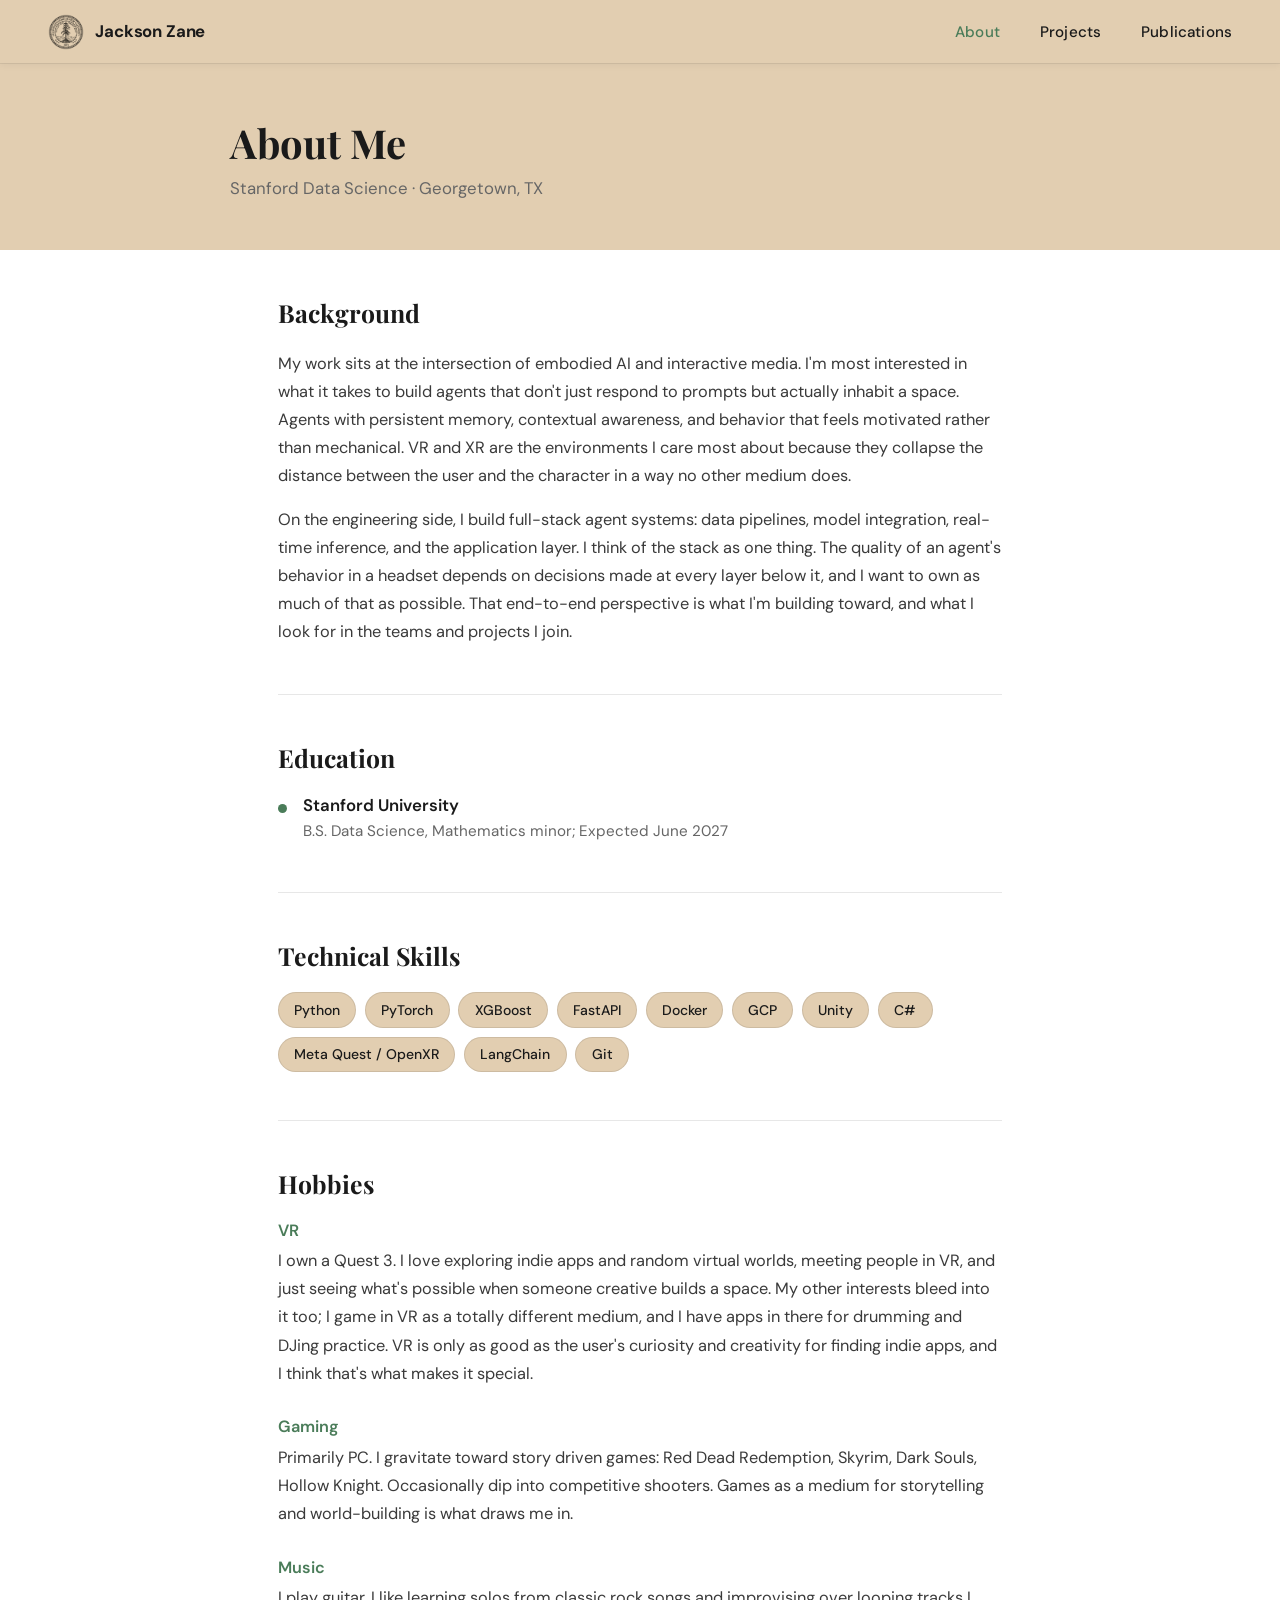
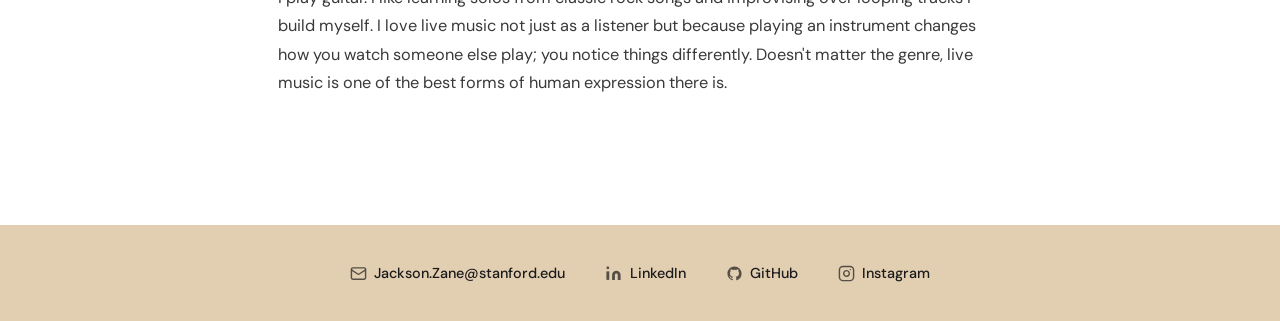
==== commit a4dd0479: "Update about.html" ====
--- a/about.html
+++ b/about.html
@@ -36,10 +36,10 @@
     <section class="about-section">
       <h2>Background</h2>
       <p>
-        My work sits at the intersection of embodied AI and interactive media. I'm most interested in what it takes to build agents that don't just respond to prompts but actually inhabit a space — agents with persistent memory, contextual awareness, and behavior that feels motivated rather than mechanical. VR and XR are the environments I care most about because they collapse the distance between the user and the character in a way no other medium does.
+        My work sits at the intersection of embodied AI and interactive media. I'm most interested in what it takes to build agents that don't just respond to prompts but actually inhabit a space. Agents with persistent memory, contextual awareness, and behavior that feels motivated rather than mechanical. VR and XR are the environments I care most about because they collapse the distance between the user and the character in a way no other medium does.
       </p>
       <p>
-        On the engineering side, I build full-stack agent systems: data pipelines, model integration, real-time inference, and the application layer. I think of the stack as one thing. The quality of an agent's behavior in a headset depends on decisions made at every layer below it, and I want to own as much of that as possible. That end-to-end perspective is what I'm building toward — and what I look for in the teams and projects I join.
+        On the engineering side, I build full-stack agent systems: data pipelines, model integration, real-time inference, and the application layer. I think of the stack as one thing. The quality of an agent's behavior in a headset depends on decisions made at every layer below it, and I want to own as much of that as possible. That end-to-end perspective is what I'm building toward, and what I look for in the teams and projects I join.
       </p>
     </section>
 
@@ -50,7 +50,7 @@
         <div class="edu-dot"></div>
         <div>
           <h3>Stanford University</h3>
-          <p>B.S. Data Science, Mathematics minor &mdash; Expected June 2027</p>
+          <p>B.S. Data Science, Mathematics minor; Expected June 2027</p>
         </div>
       </div>
     </section>
@@ -79,31 +79,20 @@
 
       <div class="hobby-block">
         <h3>VR</h3>
-        <p>I own a Quest 3. I love exploring indie apps and random virtual worlds, meeting people in VR, and just seeing what's possible when someone creative builds a space. My other interests bleed into it too — I game in VR as a totally different medium, and I have apps in there for drumming and DJing practice. VR is only as good as the user's curiosity and creativity for finding indie apps, and I think that's what makes it special.</p>
+        <p>I own a Quest 3. I love exploring indie apps and random virtual worlds, meeting people in VR, and just seeing what's possible when someone creative builds a space. My other interests bleed into it too; I game in VR as a totally different medium, and I have apps in there for drumming and DJing practice. VR is only as good as the user's curiosity and creativity for finding indie apps, and I think that's what makes it special.</p>
       </div>
 
       <div class="hobby-block">
         <h3>Gaming</h3>
-        <p>Primarily PC. I gravitate toward story-driven games: Red Dead Redemption, Skyrim, Dark Souls, Hollow Knight. Occasionally dip into competitive shooters. Games as a medium for storytelling and world-building is what draws me in.</p>
+        <p>Primarily PC. I gravitate toward story driven games: Red Dead Redemption, Skyrim, Dark Souls, Hollow Knight. Occasionally dip into competitive shooters. Games as a medium for storytelling and world-building is what draws me in.</p>
       </div>
 
       <div class="hobby-block">
         <h3>Music</h3>
-        <p>I play guitar. I like learning solos from classic rock songs and improvising over looping tracks I build myself. I love live music not just as a listener but because playing an instrument changes how you watch someone else play — you notice things differently. Doesn't matter the genre, live music is one of the best forms of human expression there is.</p>
+        <p>I play guitar. I like learning solos from classic rock songs and improvising over looping tracks I build myself. I love live music not just as a listener but because playing an instrument changes how you watch someone else play; you notice things differently. Doesn't matter the genre, live music is one of the best forms of human expression there is.</p>
       </div>
     </section>
 
-    <!-- Target Roles -->
-    <section class="about-section">
-      <h2>Target Roles</h2>
-      <ul class="roles-list">
-        <li>Research Assistant at Stanford</li>
-        <li>Meta Reality Labs</li>
-        <li>Inworld AI</li>
-        <li>Ubisoft La Forge</li>
-        <li>EA SEED</li>
-      </ul>
-    </section>
 
   </main>
 
